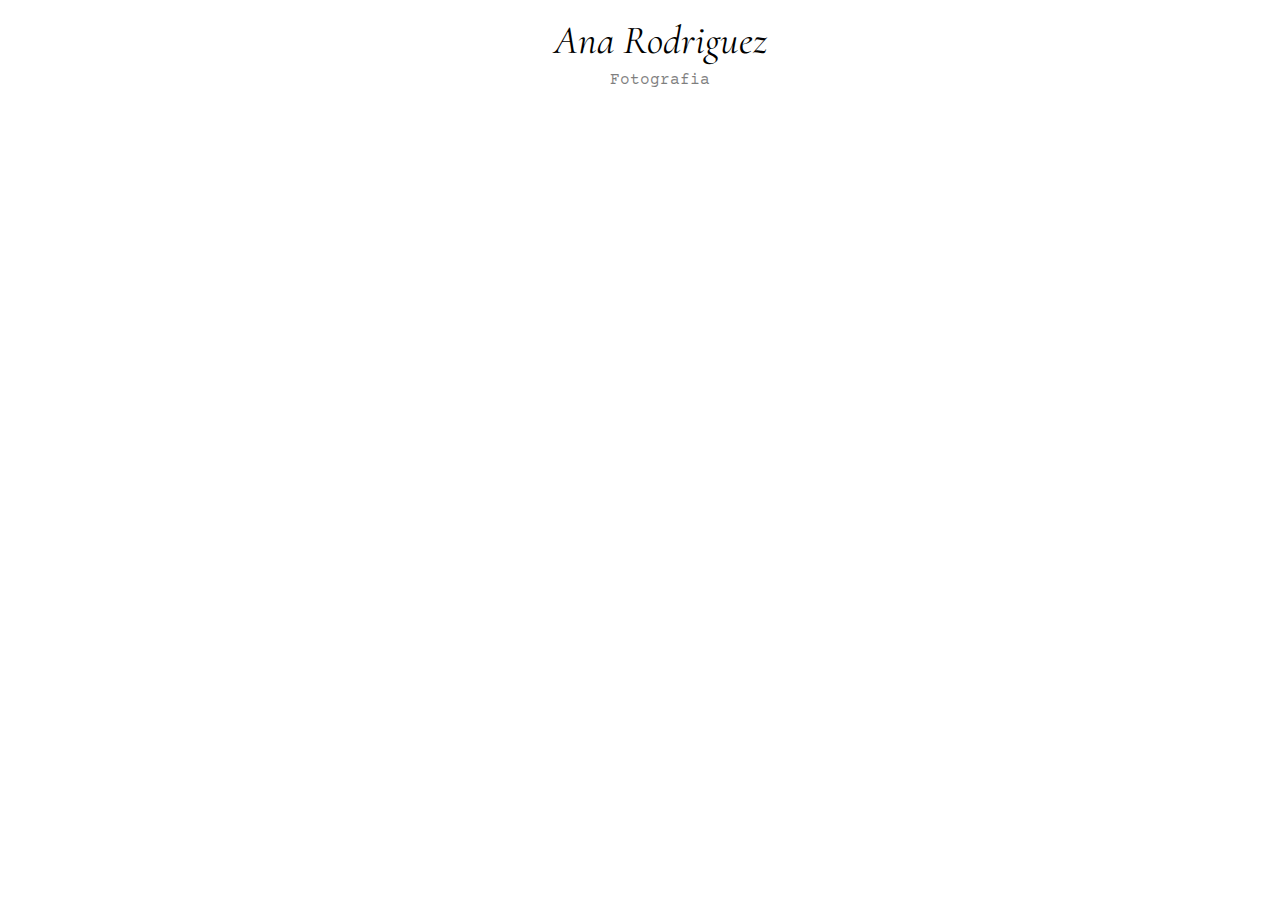
==== index.html @ 4411f5b3 "Imagenes agregadas y estilos" ====
<!DOCTYPE html>
<html lang="es">
<head>
    <meta charset="UTF-8">
    <meta name="viewport" content="width=device-width, initial-scale=1.0">
    <title>Fotografia</title>
    <link rel="stylesheet" href="./css/style.css">
    <link rel="preconnect" href="https://fonts.googleapis.com">
    <!-- Primera fonts por si queremos eliminar -->
    <link rel="preconnect" href="https://fonts.gstatic.com" crossorigin>
    <link href="https://fonts.googleapis.com/css2?family=Bonheur+Royale&family=Cormorant+Garamond:ital,wght@0,300;0,400;0,500;0,600;0,700;1,300;1,400;1,500;1,600;1,700&family=Courier+Prime:ital,wght@0,400;0,700;1,400;1,700&family=Crimson+Text:ital,wght@0,400;0,600;0,700;1,400;1,600;1,700&family=IBM+Plex+Mono:ital,wght@0,100;0,200;0,300;0,400;0,500;0,600;0,700;1,100;1,200;1,300;1,400;1,500;1,600;1,700&family=Italiana&family=Raleway:ital,wght@0,100..900;1,100..900&display=swap" 
rel="stylesheet">
</head>
<body>
    <ol class="lista_nav">
            <li class="nombre">Ana Rodriguez</li>
            <li class="segundo">Fotografia</li>
        </ol>
</body>
</html>
---- css/style.css ----
.lista_nav{
    list-style-type: none;
    /* para sacar los numeros de las listas
    ordenadas y desordenadas*/
    display: flex;
    flex-direction: column;
    align-items: center;
}
.nombre{
    font-family: "Cormorant Garamond", serif;
    font-size: 2.5em;
    font-style: italic;
}
.segundo{
    font-family: "Courier Prime", serif;
    font-size: 1em;
    line-height: 2;
    opacity: 0.5;
}
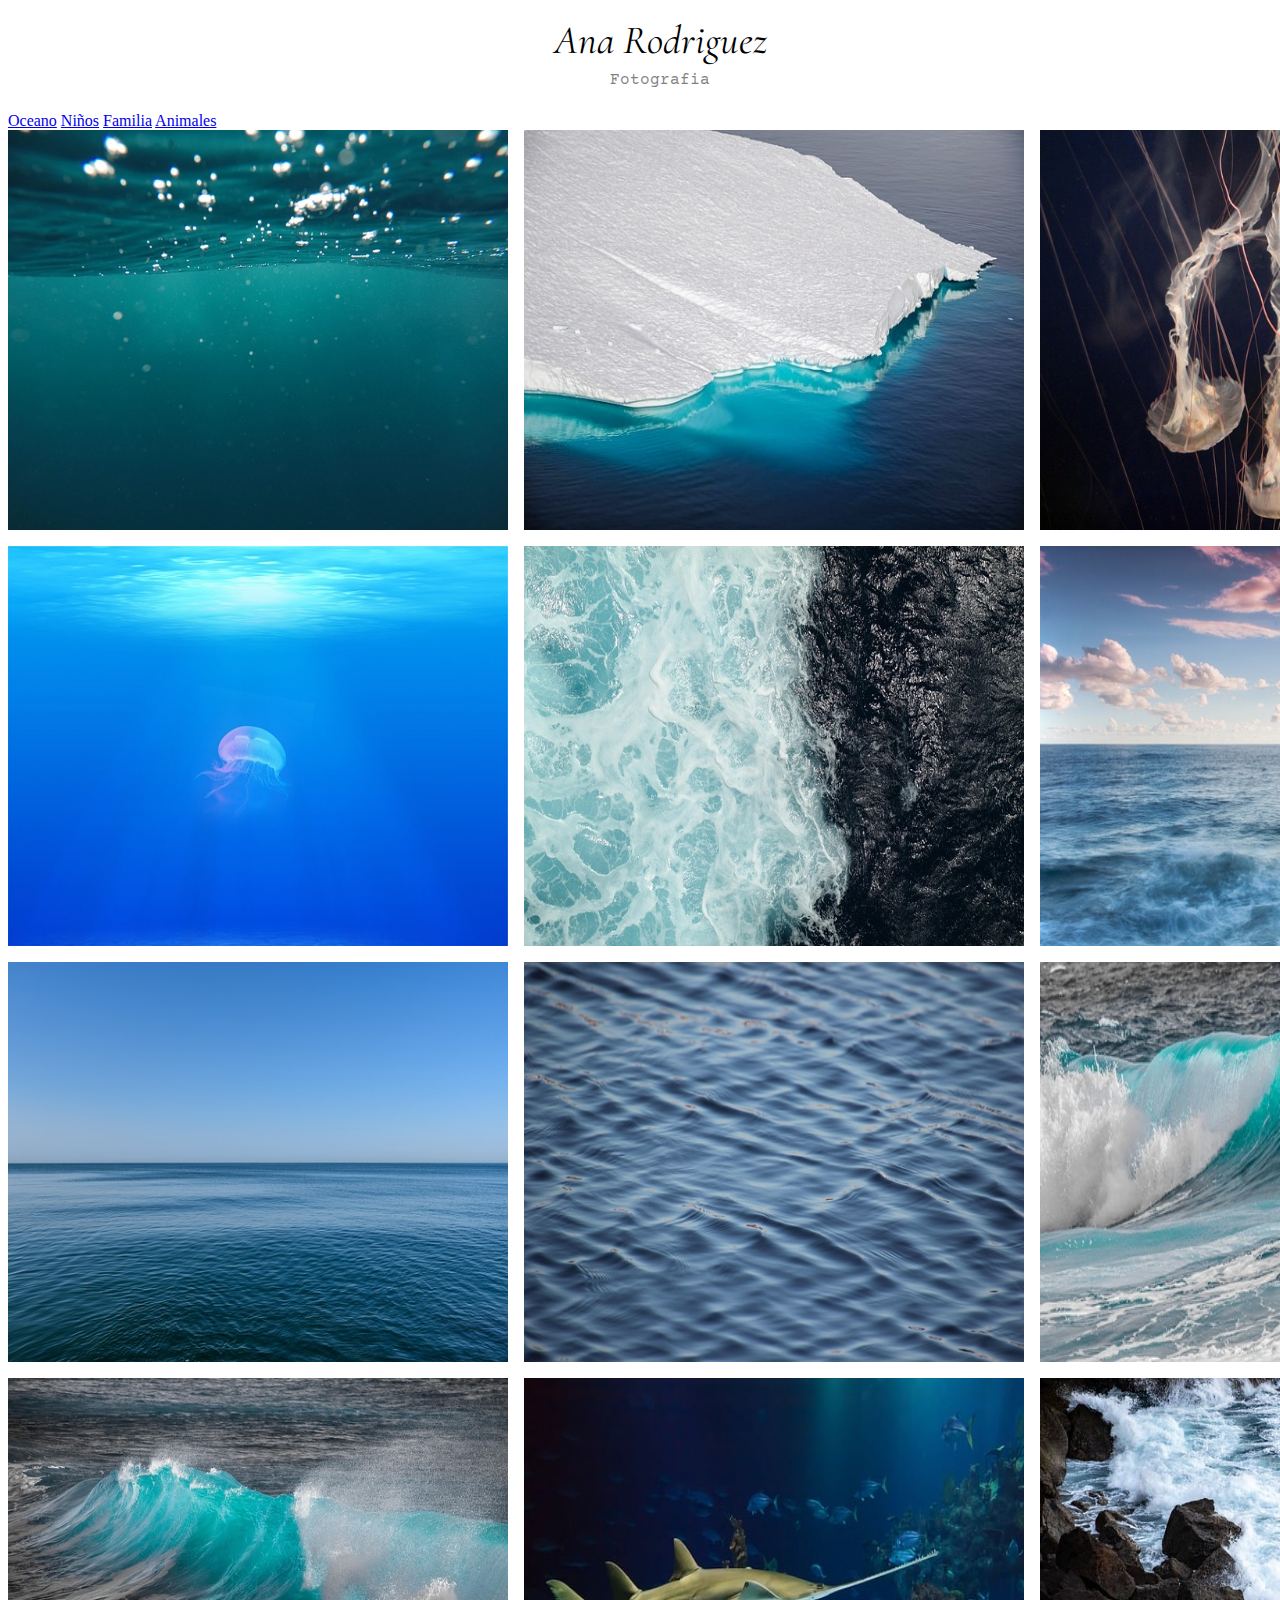
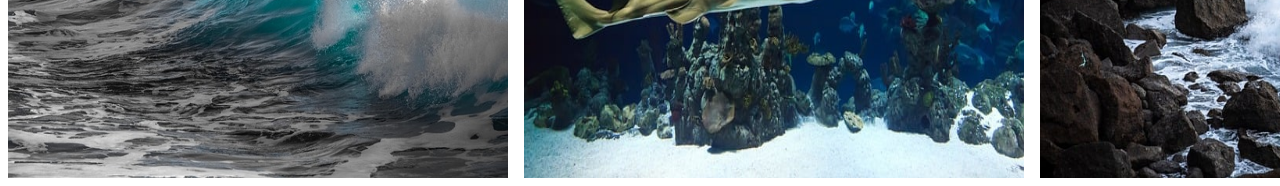
==== commit fa140841: "update img" ====
--- a/index.html
+++ b/index.html
@@ -16,5 +16,27 @@
             <li class="nombre">Ana Rodriguez</li>
             <li class="segundo">Fotografia</li>
         </ol>
+        <div class="navegador">
+            <nav>
+                <a href="./index.html">Oceano</a>
+                <a href="#">Niños</a>
+                <a href="#">Familia</a>
+                <a href="#">Animales</a>
+            </nav>
+        </div>
+    <div class="contenedor_imagenes">
+        <img src="./img/bubbles-1836457_640.jpg" alt="" srcset="">
+        <img src="./img/iceberg-8159694_640.jpg" alt="" srcset="">
+        <img src="./img/jellyfish-1078961_640.jpg" alt="" srcset="">
+        <img src="./img/jellyfish-698521_640.jpg" alt="" srcset="">
+        <img src="./img/sea-2757088_640.jpg" alt="" srcset="">
+        <img src="./img/sea-5495381_640.jpg" alt="" srcset="">
+        <img src="./img/sea-7086932_640.jpg" alt="" srcset="">
+        <img src="./img/sea-7484743_640.jpg" alt="" srcset="">
+        <img src="./img/water-3244961_640.jpg" alt="" srcset="">
+        <img src="./img/waves-3361029_640.jpg" alt="" srcset="">
+        <img src="./img/animal-21731_640.jpg" alt="" srcset="">
+        <img src="./img/sea-7855297_640.jpg" alt="" srcset="">
+    </div>
 </body>
 </html>--- a/css/style.css
+++ b/css/style.css
@@ -17,5 +17,14 @@
     line-height: 2;
     opacity: 0.5;
 }
+img{
+    width: 500px;
+    height: 400px;
+  }
+.contenedor_imagenes{
+    display: grid;
+    grid-template-columns: repeat(3,1fr);
+    gap: 1em;
+}
 
 
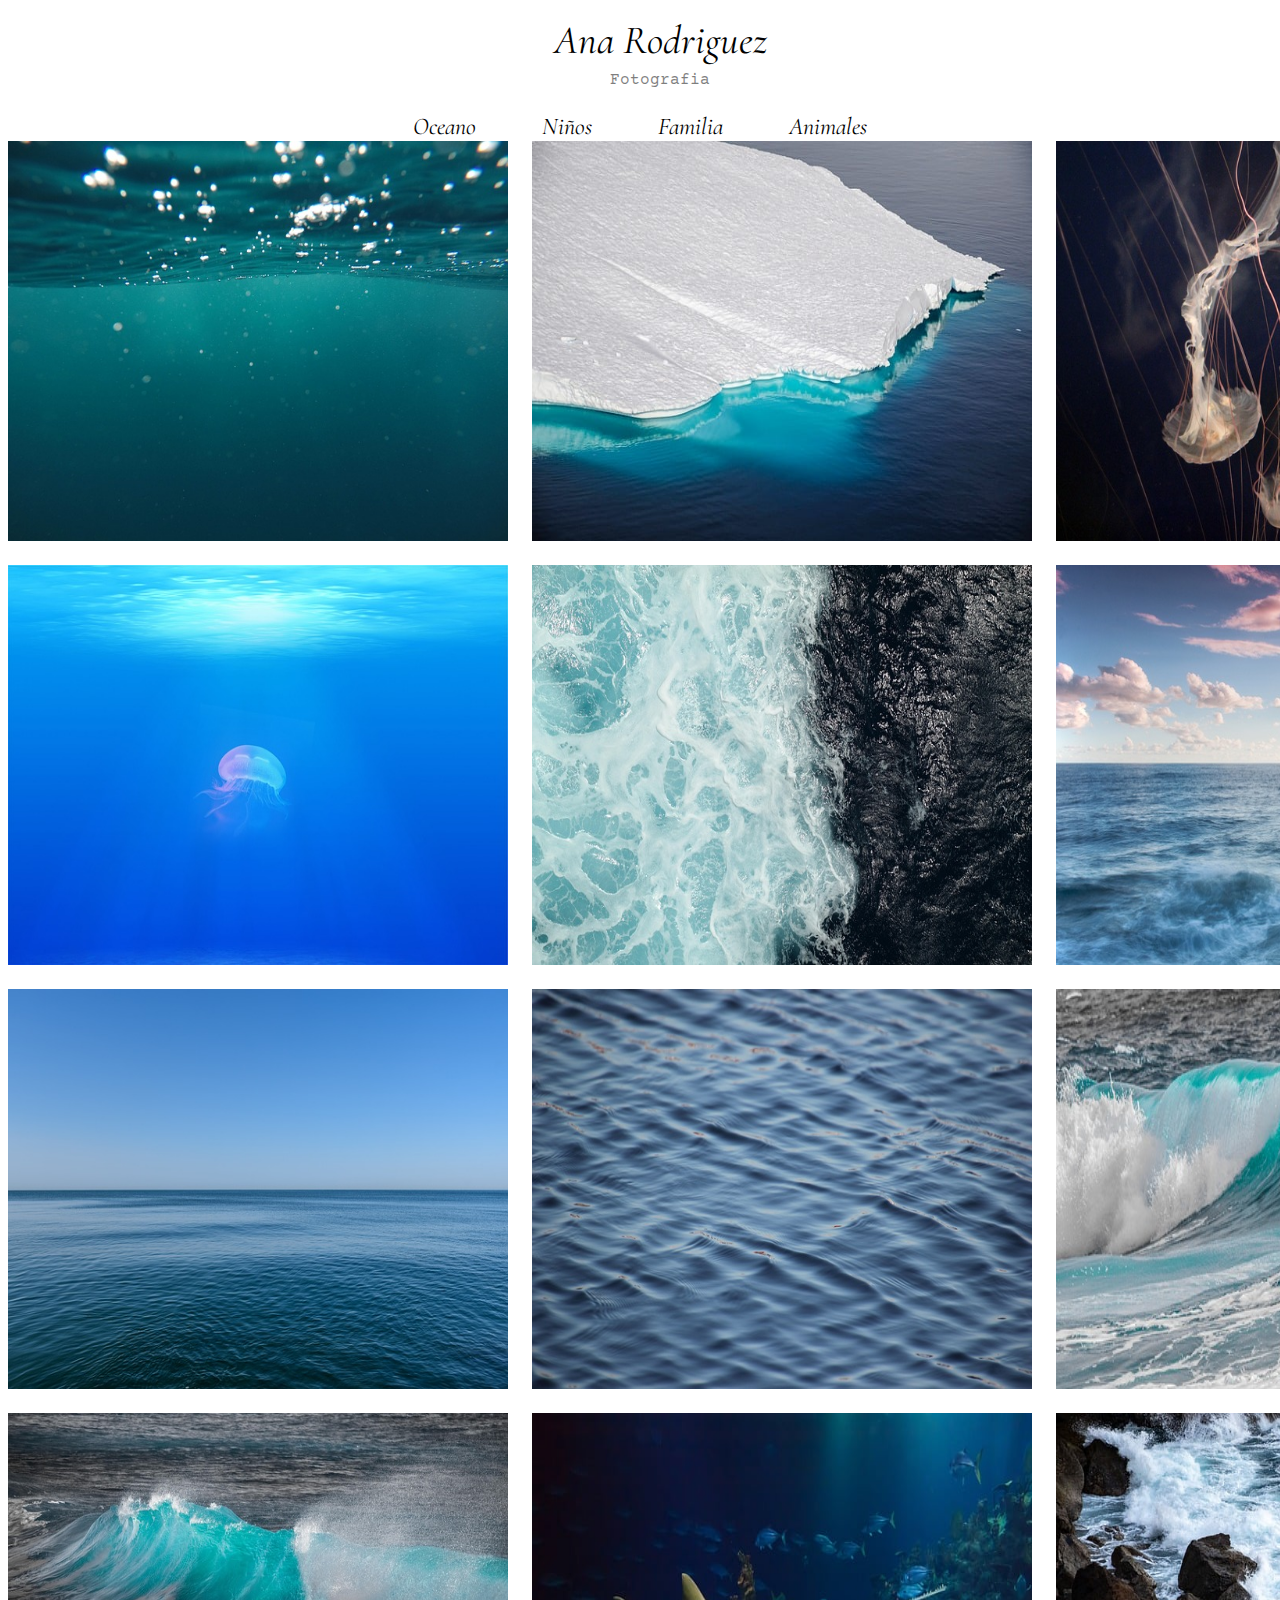
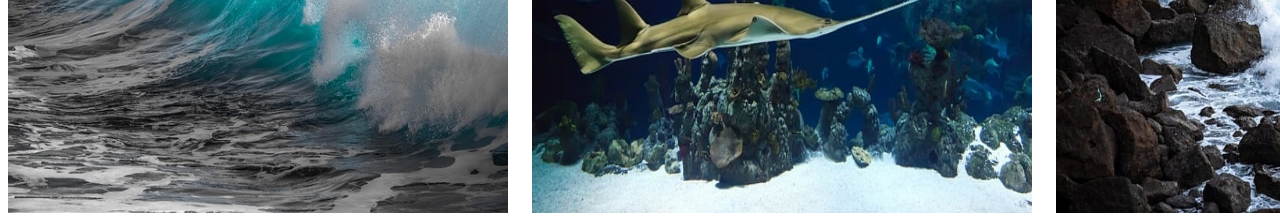
==== commit 095c5f2f: "hecha la grilla de imagenes" ====
--- a/index.html
+++ b/index.html
@@ -18,10 +18,10 @@
         </ol>
         <div class="navegador">
             <nav>
-                <a href="./index.html">Oceano</a>
-                <a href="#">Niños</a>
-                <a href="#">Familia</a>
-                <a href="#">Animales</a>
+                <a class="nav_a" href="./index.html">Oceano</a>
+                <a class="nav_a" href="#">Niños</a>
+                <a class="nav_a" href="#">Familia</a>
+                <a class="nav_a" href="#">Animales</a>
             </nav>
         </div>
     <div class="contenedor_imagenes">
--- a/css/style.css
+++ b/css/style.css
@@ -24,7 +24,21 @@
 .contenedor_imagenes{
     display: grid;
     grid-template-columns: repeat(3,1fr);
-    gap: 1em;
+    gap: 1.5em;
+}
+.navegador{
+    font-family: "Cormorant Garamond", serif;
+    font-size: 1.5em;
+    font-style: italic;
+    display: flex;
+    flex-direction: column;
+    align-items: center;
+}
+.nav_a{
+    color: black;
+    text-decoration: none;
+    padding: 30px;
 }
 
 
+
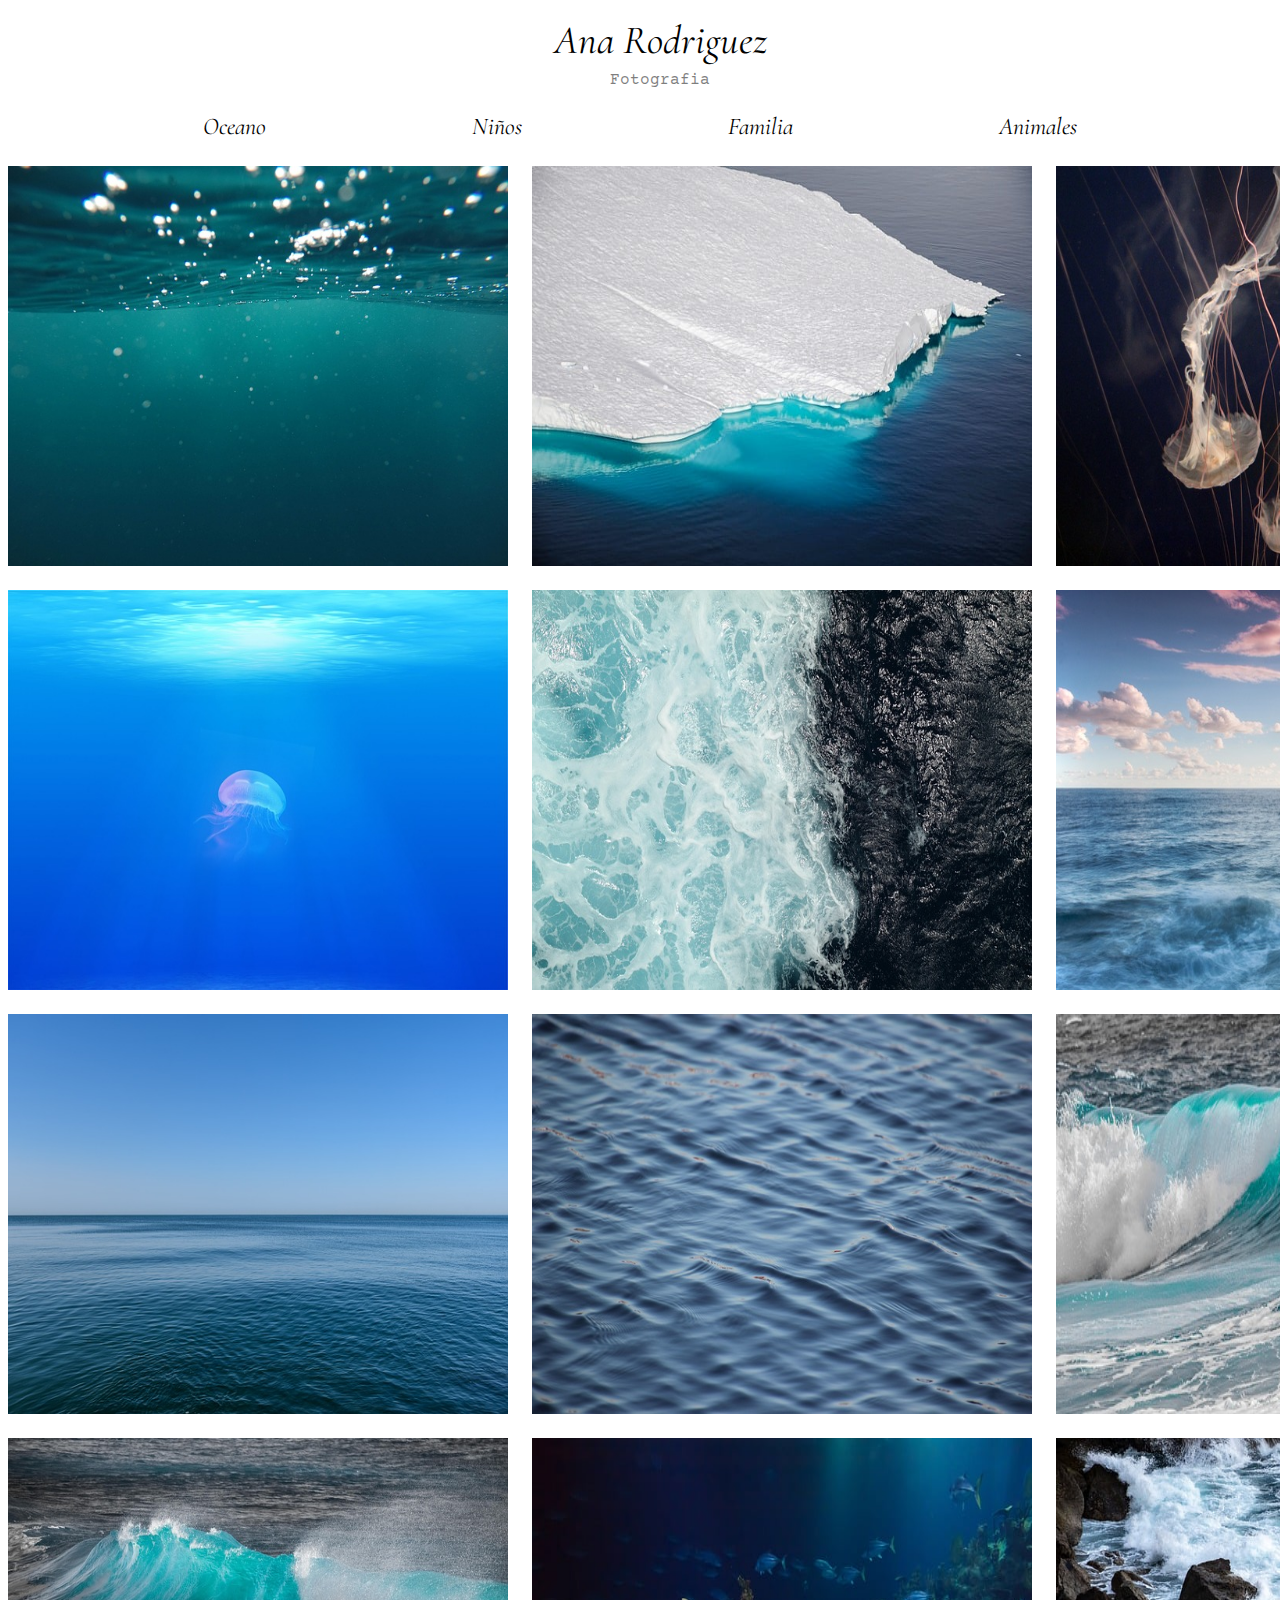
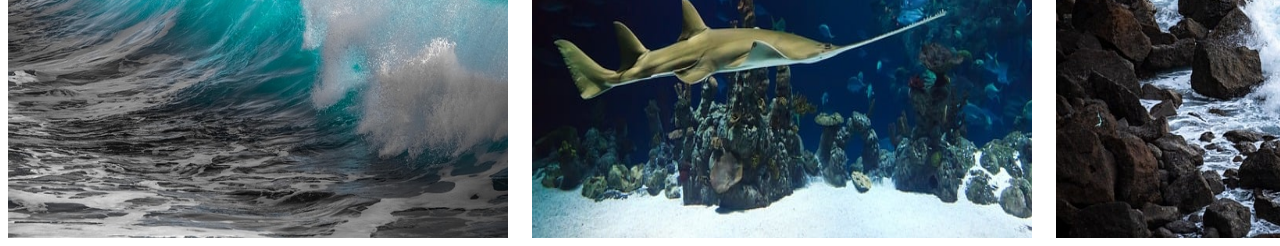
==== commit a5f3cd51: "conexion entre paginas" ====
--- a/index.html
+++ b/index.html
@@ -19,7 +19,7 @@
         <div class="navegador">
             <nav>
                 <a class="nav_a" href="./index.html">Oceano</a>
-                <a class="nav_a" href="#">Niños</a>
+                <a class="nav_a" href="./niños.html">Niños</a>
                 <a class="nav_a" href="#">Familia</a>
                 <a class="nav_a" href="#">Animales</a>
             </nav>
--- a/css/style.css
+++ b/css/style.css
@@ -25,19 +25,24 @@
     display: grid;
     grid-template-columns: repeat(3,1fr);
     gap: 1.5em;
+    padding-top: 2%;
 }
 .navegador{
     font-family: "Cormorant Garamond", serif;
     font-size: 1.5em;
     font-style: italic;
     display: flex;
-    flex-direction: column;
+    flex-direction: column-reverse;
     align-items: center;
 }
 .nav_a{
     color: black;
     text-decoration: none;
-    padding: 30px;
+    padding: 100px;
+}
+a:hover{
+    color: #1180aa;
+    font-weight: 600;
 }
 
 
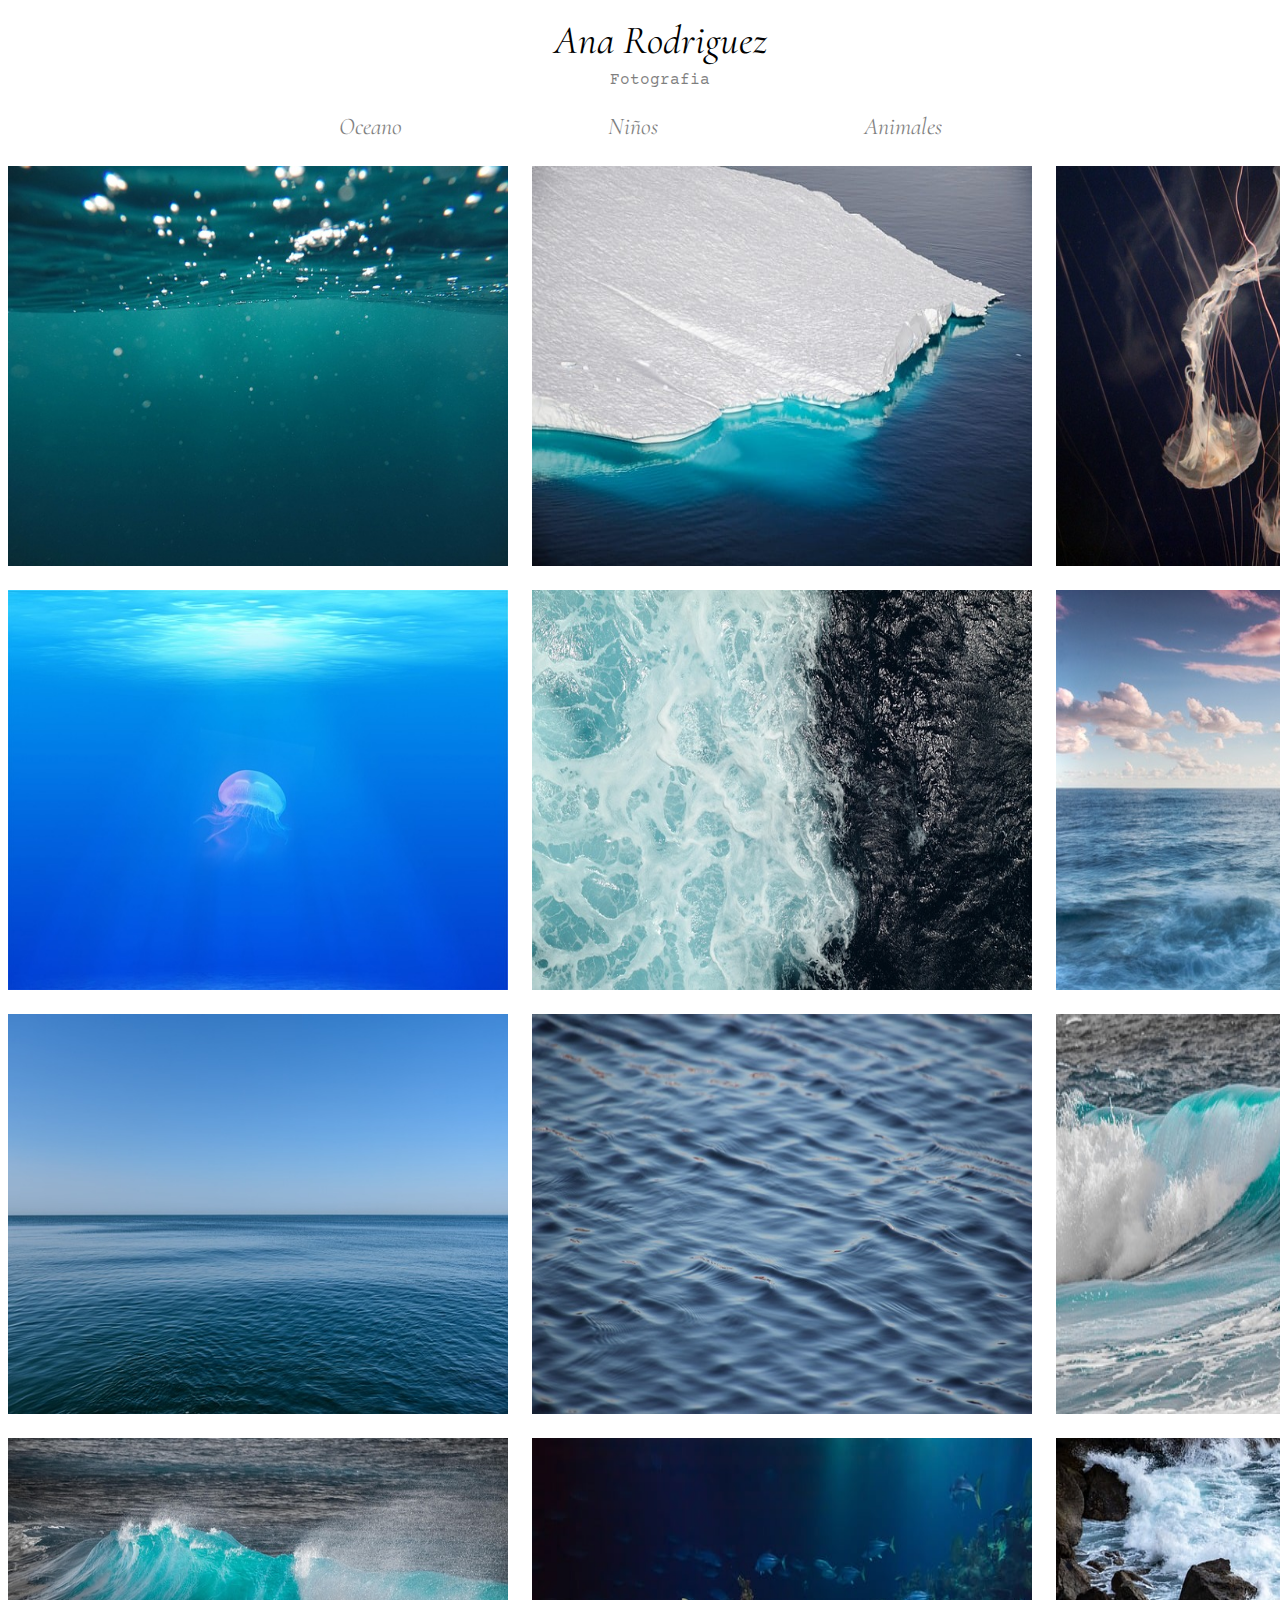
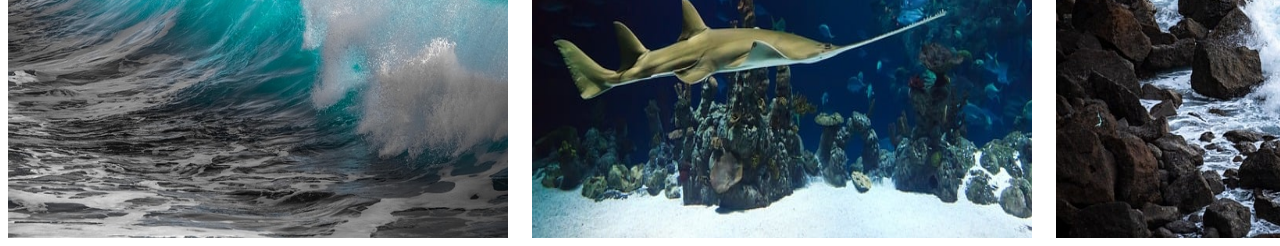
==== commit 040a9bd9: "nueva pagina familia y ultimos cambios en el nav" ====
--- a/index.html
+++ b/index.html
@@ -20,7 +20,6 @@
             <nav>
                 <a class="nav_a" href="./index.html">Oceano</a>
                 <a class="nav_a" href="./niños.html">Niños</a>
-                <a class="nav_a" href="#">Familia</a>
                 <a class="nav_a" href="#">Animales</a>
             </nav>
         </div>
--- a/css/style.css
+++ b/css/style.css
@@ -39,11 +39,9 @@
     color: black;
     text-decoration: none;
     padding: 100px;
-}
-a:hover{
-    color: #1180aa;
-    font-weight: 600;
+    opacity: 0.5;
 }
 
 
 
+
